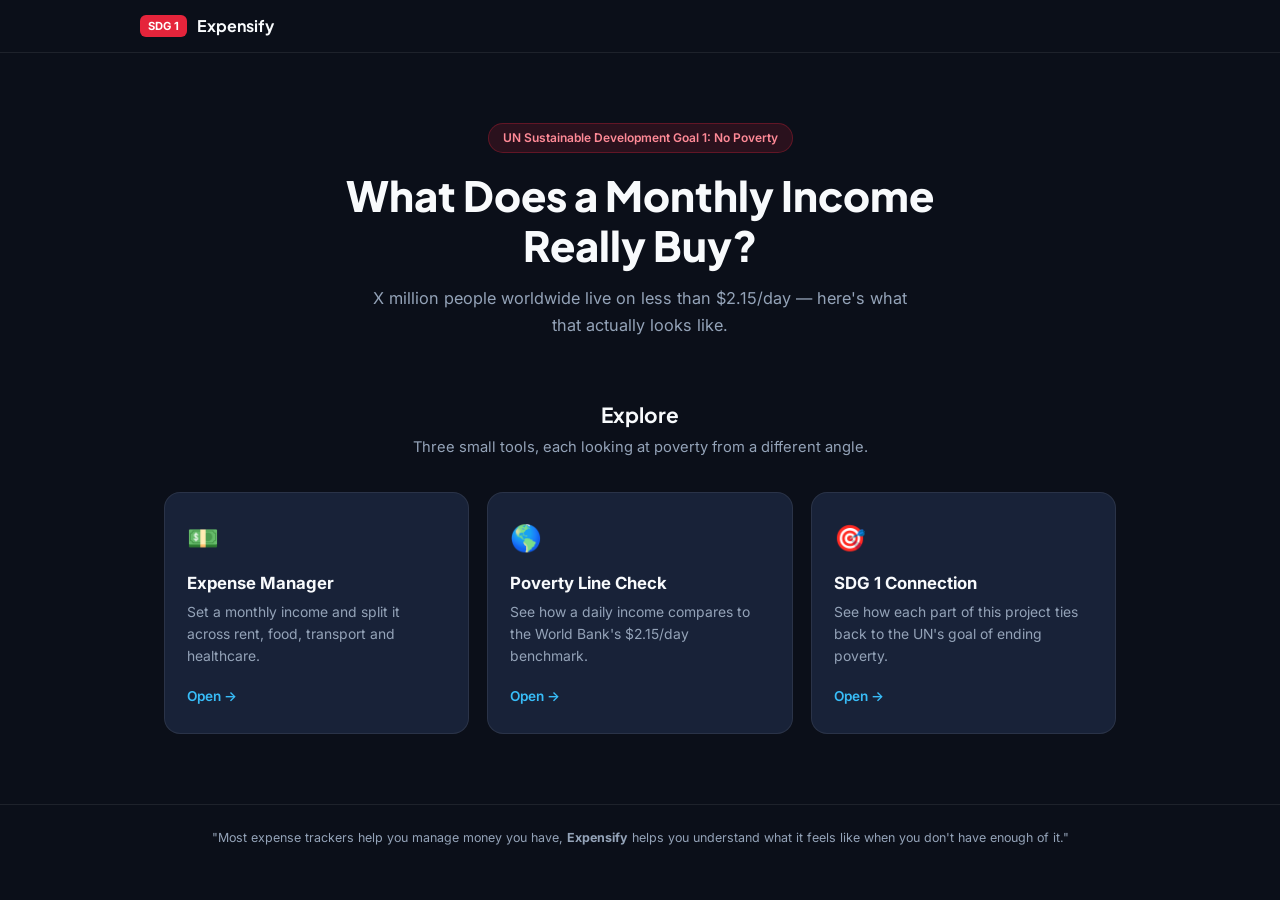
==== index.html @ e42a2652 "Add files via upload" ====
<!DOCTYPE html>
<html lang="en">
<head>
  <meta charset="UTF-8" />
  <meta name="viewport" content="width=device-width, initial-scale=1.0" />
  <title>Expensify — SDG 1</title>

  <link rel="preconnect" href="https://fonts.googleapis.com">
  <link rel="preconnect" href="https://fonts.gstatic.com" crossorigin>
  <link href="https://fonts.googleapis.com/css2?family=Plus+Jakarta+Sans:wght@700;800&family=Inter:wght@400;500;600;700&display=swap" rel="stylesheet">

  <link rel="stylesheet" href="style.css" />
</head>
<body>

  <header class="site-nav">
    <div class="nav-inner">
      <a href="index.html" class="brand-group">
        <span class="sdg-badge">SDG 1</span>
        <span class="brand-title">Expensify</span>
      </a>
    </div>
  </header>

  <section class="hero-wrapper">
    <div class="hero-pill-tag">UN Sustainable Development Goal 1: No Poverty</div>
    <h1 class="hero-headline">What Does a Monthly Income Really Buy?</h1>
    <p class="hero-description">
      X million people worldwide live on less than $2.15/day — here's what that actually looks like.
    </p>
  </section>

  <section class="features-section">
    <h2 class="features-heading">Explore</h2>
    <p class="features-subheading">Three small tools, each looking at poverty from a different angle.</p>

    <div class="feature-grid">
      <a href="dashboard.html" class="feature-card">
        <span class="feature-icon">&#128181;</span>
        <div class="feature-title">Expense Manager</div>
        <p class="feature-desc">Set a monthly income and split it across rent, food, transport and healthcare.</p>
        <span class="feature-cta">Open &rarr;</span>
      </a>

      <a href="poverty.html" class="feature-card">
        <span class="feature-icon">&#127758;</span>
        <div class="feature-title">Poverty Line Check</div>
        <p class="feature-desc">See how a daily income compares to the World Bank's $2.15/day benchmark.</p>
        <span class="feature-cta">Open &rarr;</span>
      </a>

      <a href="about.html" class="feature-card">
        <span class="feature-icon">&#127919;</span>
        <div class="feature-title">SDG 1 Connection</div>
        <p class="feature-desc">See how each part of this project ties back to the UN's goal of ending poverty.</p>
        <span class="feature-cta">Open &rarr;</span>
      </a>
    </div>
  </section>

  <footer class="site-footer">
    
    "Most expense trackers help you manage money you have, <strong>Expensify</strong> helps you understand what it feels like when you don't have enough of it."
  </footer>

</body>
</html>
---- style.css ----
/* Design tokens: colors, spacing, radius used across every page */
:root {
  --bg-body: #0b0f19;
  --bg-card: #182238;
  --bg-card-hover: #1e2b46;
  --bg-input: #0f1626;

  --border-subtle: rgba(255, 255, 255, 0.08);
  --border-medium: rgba(255, 255, 255, 0.14);

  --text-main: #f8fafc;
  --text-muted: #94a3b8;
  --text-faint: #64748b;

  --color-positive: #10b981;
  --color-warning: #f59e0b;
  --color-danger: #ef4444;
  --color-accent: #38bdf8;
  --color-sdg: #e5243b;

  --radius-md: 12px;
  --radius-lg: 16px;
  --radius-full: 9999px;

  --shadow-card: 0 4px 20px -2px rgba(0, 0, 0, 0.45);
}

* {
  margin: 0;
  padding: 0;
  box-sizing: border-box;
}

html {
  scroll-behavior: smooth;
}

body {
  font-family: 'Inter', system-ui, -apple-system, sans-serif;
  background-color: var(--bg-body);
  color: var(--text-main);
  line-height: 1.5;
}

h1, h2, h3, .brand-title {
  font-family: 'Plus Jakarta Sans', 'Inter', sans-serif;
}

a {
  color: inherit;
}

/* ---------- Nav bar (same on every page) ---------- */
.site-nav {
  border-bottom: 1px solid var(--border-subtle);
  padding: 14px 24px;
}

.nav-inner {
  max-width: 1000px;
  margin: 0 auto;
  display: flex;
  align-items: center;
  justify-content: space-between;
}

.brand-group {
  display: flex;
  align-items: center;
  gap: 10px;
  text-decoration: none;
}

.sdg-badge {
  display: inline-block;
  background: var(--color-sdg);
  color: #ffffff;
  font-size: 0.7rem;
  font-weight: 700;
  padding: 3px 8px;
  border-radius: 6px;
}

.brand-title {
  font-size: 1rem;
  font-weight: 700;
  color: var(--text-main);
}

.nav-link {
  color: var(--text-muted);
  text-decoration: none;
  font-size: 0.9rem;
  font-weight: 500;
}

.nav-link:hover {
  color: var(--text-main);
}

/* ---------- Homepage hero ---------- */
.hero-wrapper {
  max-width: 760px;
  margin: 0 auto;
  padding: 70px 24px 40px;
  text-align: center;
}

.hero-pill-tag {
  display: inline-block;
  background: rgba(229, 36, 59, 0.14);
  color: #ff8a97;
  border: 1px solid rgba(229, 36, 59, 0.3);
  padding: 5px 14px;
  border-radius: var(--radius-full);
  font-size: 0.75rem;
  font-weight: 600;
  margin-bottom: 18px;
}

.hero-headline {
  font-size: clamp(1.9rem, 4vw, 2.6rem);
  font-weight: 800;
  line-height: 1.2;
  margin-bottom: 14px;
}

.hero-description {
  color: var(--text-muted);
  font-size: 1.02rem;
  line-height: 1.65;
  max-width: 560px;
  margin: 0 auto;
}

/* ---------- Feature cards on the homepage ---------- */
.features-section {
  max-width: 1000px;
  margin: 0 auto;
  padding: 20px 24px 70px;
}

.features-heading {
  text-align: center;
  font-size: 1.3rem;
  font-weight: 700;
  margin-bottom: 6px;
}

.features-subheading {
  text-align: center;
  color: var(--text-muted);
  font-size: 0.92rem;
  margin-bottom: 34px;
}

.feature-grid {
  display: grid;
  grid-template-columns: repeat(3, 1fr);
  gap: 18px;
}

.feature-card {
  display: block;
  background: var(--bg-card);
  border: 1px solid var(--border-subtle);
  border-radius: var(--radius-lg);
  padding: 26px 22px;
  text-decoration: none;
  transition: border-color 180ms ease, transform 180ms ease;
}

.feature-card:hover {
  border-color: var(--border-medium);
  transform: translateY(-2px);
}

.feature-icon {
  font-size: 1.6rem;
  margin-bottom: 14px;
  display: block;
}

.feature-title {
  font-size: 1.05rem;
  font-weight: 700;
  color: var(--text-main);
  margin-bottom: 6px;
}

.feature-desc {
  font-size: 0.87rem;
  color: var(--text-muted);
  line-height: 1.55;
  margin-bottom: 16px;
}

.feature-cta {
  font-size: 0.85rem;
  font-weight: 600;
  color: var(--color-accent);
}

/* ---------- Sub-page header (dashboard / poverty / facts) ---------- */
.page-header {
  max-width: 640px;
  margin: 0 auto;
  padding: 48px 24px 8px;
  text-align: center;
}

.page-header h1 {
  font-size: 1.7rem;
  font-weight: 800;
  margin-bottom: 10px;
}

.page-header p {
  color: var(--text-muted);
  font-size: 0.95rem;
  line-height: 1.6;
}

/* ---------- Generic card used on the tool pages ---------- */
.page-content {
  max-width: 560px;
  margin: 0 auto;
  padding: 30px 24px 80px;
}

.tool-card {
  background: var(--bg-card);
  border: 1px solid var(--border-subtle);
  border-radius: var(--radius-lg);
  padding: 28px 26px;
  box-shadow: var(--shadow-card);
}

.tool-card + .tool-card {
  margin-top: 18px;
}

.card-label {
  font-size: 0.85rem;
  font-weight: 600;
  color: var(--text-muted);
  margin-bottom: 10px;
}

/* Text content inside a tool-card, used on the about page */
.tool-card .sdg-badge {
  margin-bottom: 10px;
}

.tool-card h3 {
  font-size: 1.05rem;
  margin-bottom: 8px;
}

.tool-card p {
  color: var(--text-muted);
  font-size: 0.92rem;
  line-height: 1.65;
}

.tool-card p + p {
  margin-top: 10px;
}

/* Income number input */
.income-input-wrap {
  display: flex;
  align-items: center;
  gap: 8px;
  background: var(--bg-input);
  border: 1px solid var(--border-subtle);
  border-radius: var(--radius-md);
  padding: 10px 14px;
}

.income-input-wrap span {
  color: var(--text-muted);
  font-weight: 600;
}

.income-input-wrap input {
  flex: 1;
  background: none;
  border: none;
  outline: none;
  color: var(--text-main);
  font-size: 1.1rem;
  font-weight: 700;
  font-family: inherit;
}

/* Sliders */
.slider-row {
  margin-top: 18px;
}

.slider-top {
  display: flex;
  justify-content: space-between;
  align-items: center;
  margin-bottom: 8px;
  font-size: 0.9rem;
}

.slider-top span:first-child {
  font-weight: 600;
}

.slider-top span:last-child {
  color: var(--text-muted);
  font-variant-numeric: tabular-nums;
}

input[type="range"] {
  width: 100%;
  height: 6px;
  border-radius: var(--radius-full);
  background: var(--bg-input);
  outline: none;
}

input[type="range"]::-webkit-slider-thumb {
  -webkit-appearance: none;
  width: 18px;
  height: 18px;
  border-radius: 50%;
  background: var(--color-accent);
  cursor: pointer;
  border: 3px solid var(--bg-body);
}

input[type="range"]::-moz-range-thumb {
  width: 18px;
  height: 18px;
  border-radius: 50%;
  background: var(--color-accent);
  cursor: pointer;
  border: 3px solid var(--bg-body);
}

/* Balance result */
.balance-label {
  color: var(--text-muted);
  font-size: 0.85rem;
  margin-bottom: 4px;
}

.balance-amount {
  font-size: 2.1rem;
  font-weight: 800;
  margin-bottom: 10px;
}

.feedback-text {
  font-size: 0.9rem;
  color: var(--text-muted);
  line-height: 1.5;
}

/* Poverty-line bar */
.gauge-bar-bg {
  width: 100%;
  height: 12px;
  background: var(--bg-input);
  border-radius: var(--radius-full);
  overflow: hidden;
  margin: 14px 0 8px;
  position: relative;
}

.gauge-bar-fill {
  height: 100%;
  background: var(--color-accent);
  border-radius: var(--radius-full);
  width: 0%;
  transition: width 200ms ease;
}

.gauge-marker {
  position: absolute;
  top: -4px;
  bottom: -4px;
  width: 2px;
  background: var(--text-faint);
  left: 51.4%;
}

.gauge-scale {
  display: flex;
  justify-content: space-between;
  font-size: 0.72rem;
  color: var(--text-faint);
  margin-bottom: 16px;
}

/* Facts card */
.fact-card {
  text-align: center;
  padding: 40px 26px;
}

.fact-quote-mark {
  font-size: 2.2rem;
  color: var(--color-accent);
  line-height: 1;
  margin-bottom: 10px;
}

.fact-text {
  font-size: 1.15rem;
  font-weight: 600;
  line-height: 1.55;
  margin-bottom: 24px;
}

/* Buttons */
.btn-primary {
  display: inline-block;
  background: linear-gradient(135deg, var(--color-accent) 0%, #0284c7 100%);
  color: #ffffff;
  font-size: 0.95rem;
  font-weight: 700;
  padding: 12px 26px;
  border-radius: var(--radius-full);
  border: none;
  text-decoration: none;
  cursor: pointer;
}

.btn-primary:hover {
  opacity: 0.92;
}

.hero-wrapper .btn-primary {
  margin-top: 22px;
}

/* Colors used by JS to reflect state */
.state-good { color: var(--color-positive); }
.state-warn { color: var(--color-warning); }
.state-bad { color: var(--color-danger); }

/* Footer */
.site-footer {
  border-top: 1px solid var(--border-subtle);
  padding: 24px;
  text-align: center;
  font-size: 0.78rem;
  color: var(--text-muted);
}

/* ---------- Small screens ---------- */
@media (max-width: 720px) {
  .feature-grid {
    grid-template-columns: 1fr;
  }
}
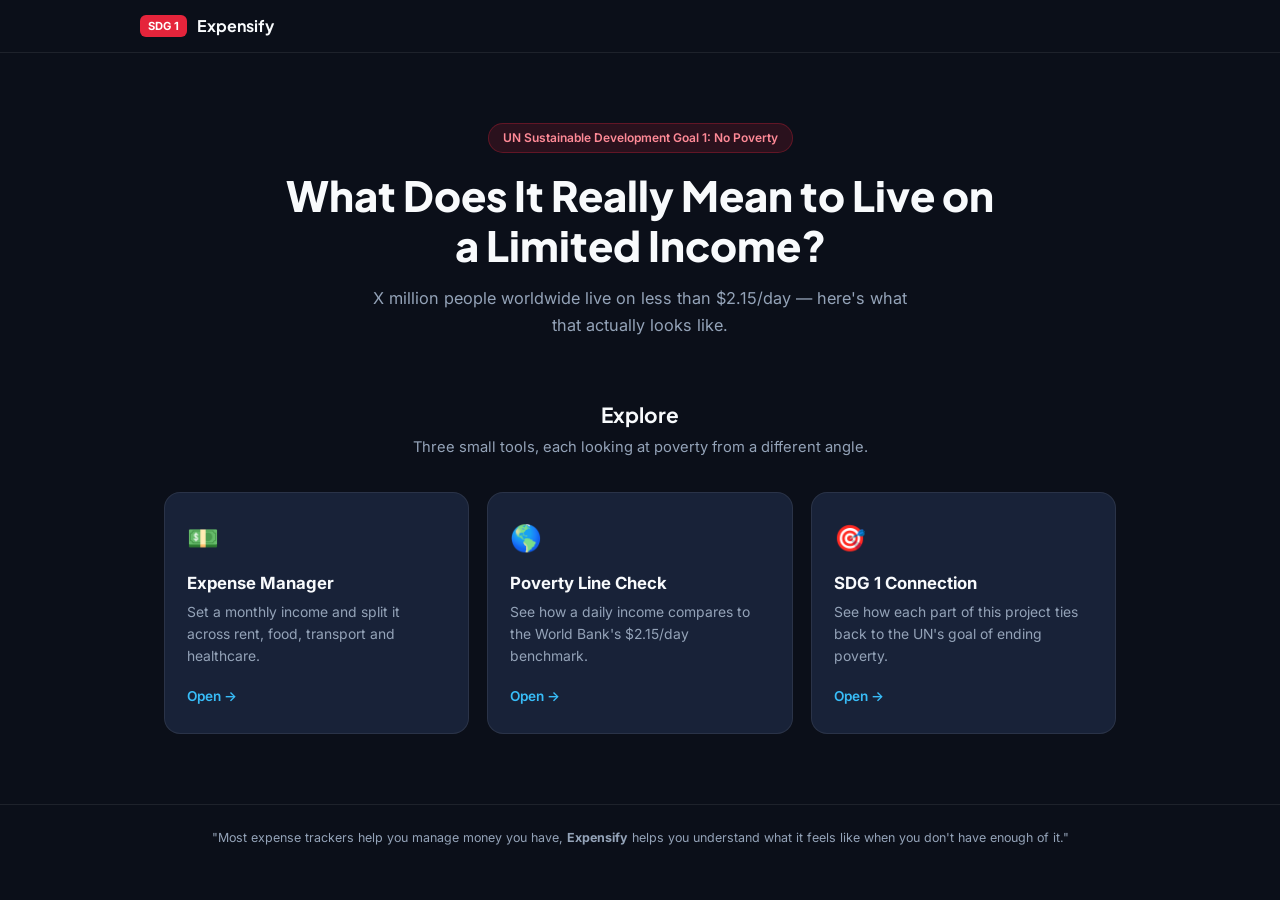
==== commit d763c535: "Update hero headline for clarity" ====
--- a/index.html
+++ b/index.html
@@ -24,7 +24,7 @@
 
   <section class="hero-wrapper">
     <div class="hero-pill-tag">UN Sustainable Development Goal 1: No Poverty</div>
-    <h1 class="hero-headline">What Does a Monthly Income Really Buy?</h1>
+    <h1 class="hero-headline">What Does It Really Mean to Live on a Limited Income?</h1>
     <p class="hero-description">
       X million people worldwide live on less than $2.15/day — here's what that actually looks like.
     </p>
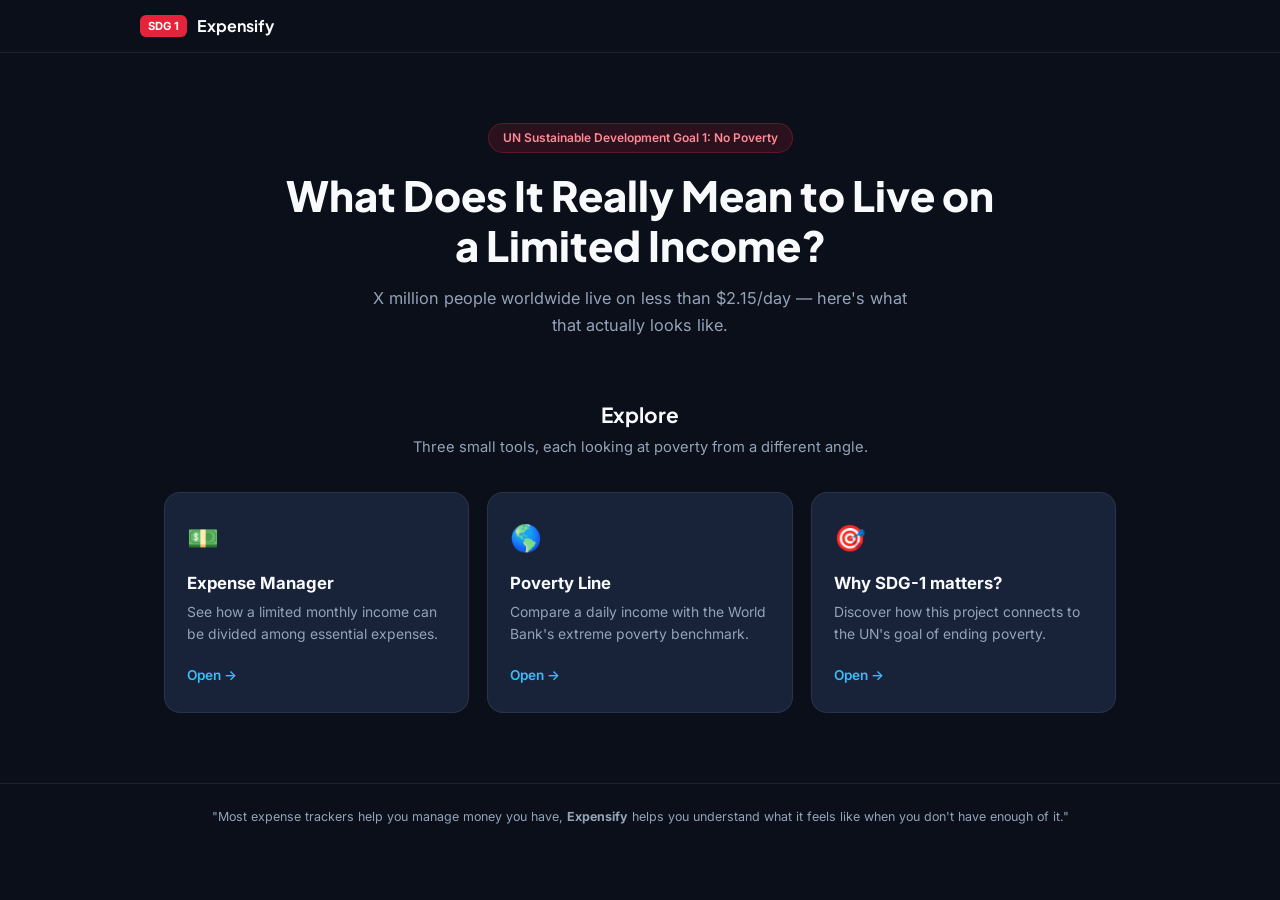
==== commit a0ffc6d1: "Update index.html" ====
--- a/index.html
+++ b/index.html
@@ -38,21 +38,21 @@
       <a href="dashboard.html" class="feature-card">
         <span class="feature-icon">&#128181;</span>
         <div class="feature-title">Expense Manager</div>
-        <p class="feature-desc">Set a monthly income and split it across rent, food, transport and healthcare.</p>
+        <p class="feature-desc">See how a limited monthly income can be divided among essential expenses.</p>
         <span class="feature-cta">Open &rarr;</span>
       </a>
 
       <a href="poverty.html" class="feature-card">
         <span class="feature-icon">&#127758;</span>
-        <div class="feature-title">Poverty Line Check</div>
-        <p class="feature-desc">See how a daily income compares to the World Bank's $2.15/day benchmark.</p>
+        <div class="feature-title">Poverty Line</div>
+        <p class="feature-desc">Compare a daily income with the World Bank's extreme poverty benchmark.</p>
         <span class="feature-cta">Open &rarr;</span>
       </a>
 
       <a href="about.html" class="feature-card">
         <span class="feature-icon">&#127919;</span>
-        <div class="feature-title">SDG 1 Connection</div>
-        <p class="feature-desc">See how each part of this project ties back to the UN's goal of ending poverty.</p>
+        <div class="feature-title">Why SDG-1 matters?</div>
+        <p class="feature-desc">Discover how this project connects to the UN's goal of ending poverty.</p>
         <span class="feature-cta">Open &rarr;</span>
       </a>
     </div>
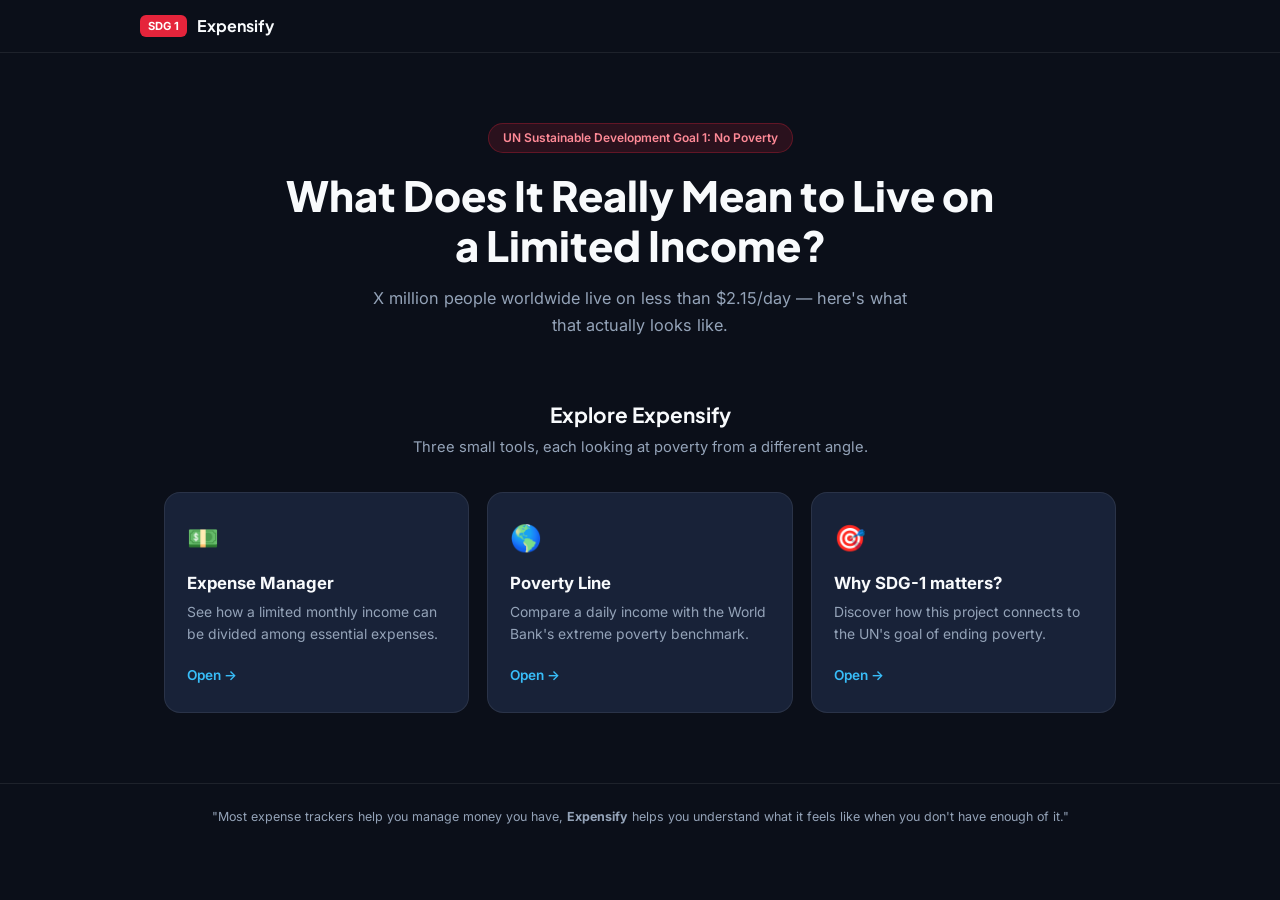
==== commit 2bfeb288: "Update features heading to include 'Expensify'" ====
--- a/index.html
+++ b/index.html
@@ -31,7 +31,7 @@
   </section>
 
   <section class="features-section">
-    <h2 class="features-heading">Explore</h2>
+    <h2 class="features-heading">Explore Expensify</h2>
     <p class="features-subheading">Three small tools, each looking at poverty from a different angle.</p>
 
     <div class="feature-grid">
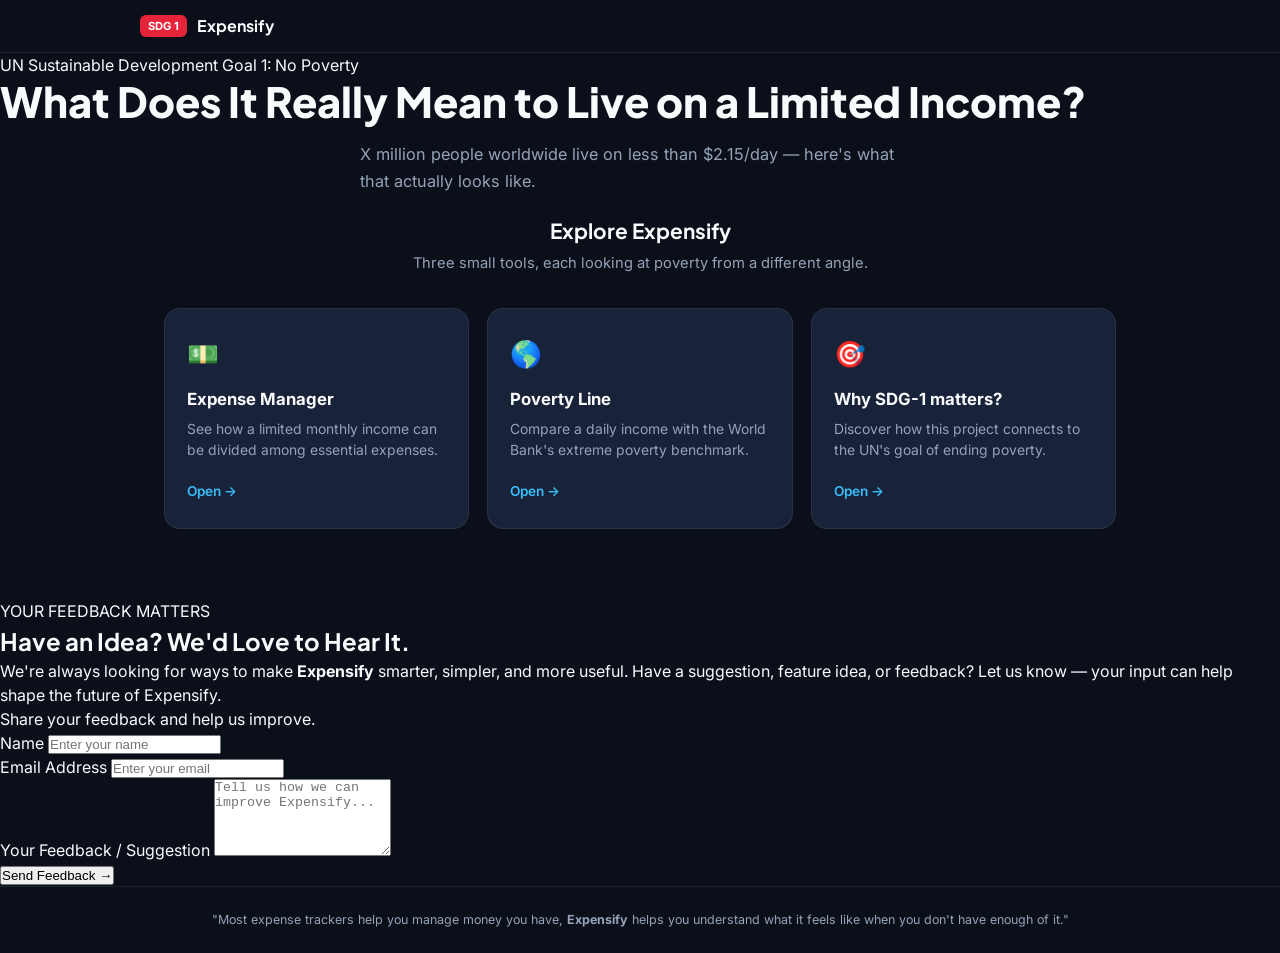
==== commit 05873168: "Update index.html" ====
--- a/index.html
+++ b/index.html
@@ -22,8 +22,8 @@
     </div>
   </header>
 
-  <section class="hero-wrapper">
-    <div class="hero-pill-tag">UN Sustainable Development Goal 1: No Poverty</div>
+  <section class="hero-main">
+    <div class="hero-box">UN Sustainable Development Goal 1: No Poverty</div>
     <h1 class="hero-headline">What Does It Really Mean to Live on a Limited Income?</h1>
     <p class="hero-description">
       X million people worldwide live on less than $2.15/day — here's what that actually looks like.
@@ -57,10 +57,74 @@
       </a>
     </div>
   </section>
+  <!-- Feedback Section -->
+<section class="feedback-section">
+
+    <div class="feedback-content">
+
+        <span class="feedback-tag">YOUR FEEDBACK MATTERS</span>
+
+        <h2>Have an Idea? We'd Love to Hear It.</h2>
+
+        <p class="feedback-description">
+            We're always looking for ways to make <strong>Expensify</strong>
+            smarter, simpler, and more useful. Have a suggestion, feature
+            idea, or feedback? Let us know — your input can help shape
+            the future of Expensify.
+        </p>
+
+        <p class="feedback-subtext">
+            Share your feedback and help us improve.
+        </p>
+
+        <form class="feedback-form" id="feedbackForm">
+
+            <div class="input-row">
+
+                <div class="input-group">
+                    <label for="name">Name</label>
+                    <input 
+                        type="text" 
+                        id="name" 
+                        placeholder="Enter your name"
+                        required
+                    >
+                </div>
+
+                <div class="input-group">
+                    <label for="email">Email Address</label>
+                    <input 
+                        type="email" 
+                        id="email" 
+                        placeholder="Enter your email"
+                        required
+                    >
+                </div>
+
+            </div>
+
+            <div class="input-group">
+                <label for="feedback">Your Feedback / Suggestion</label>
+
+                <textarea 
+                    id="feedback"
+                    rows="5"
+                    placeholder="Tell us how we can improve Expensify..."
+                    required
+                ></textarea>
+            </div>
+
+            <button type="submit" class="feedback-button">
+                Send Feedback →
+            </button>
+
+        </form>
+</section>
 
   <footer class="site-footer">
     
     "Most expense trackers help you manage money you have, <strong>Expensify</strong> helps you understand what it feels like when you don't have enough of it."
+    </form>
   </footer>
 
 </body>
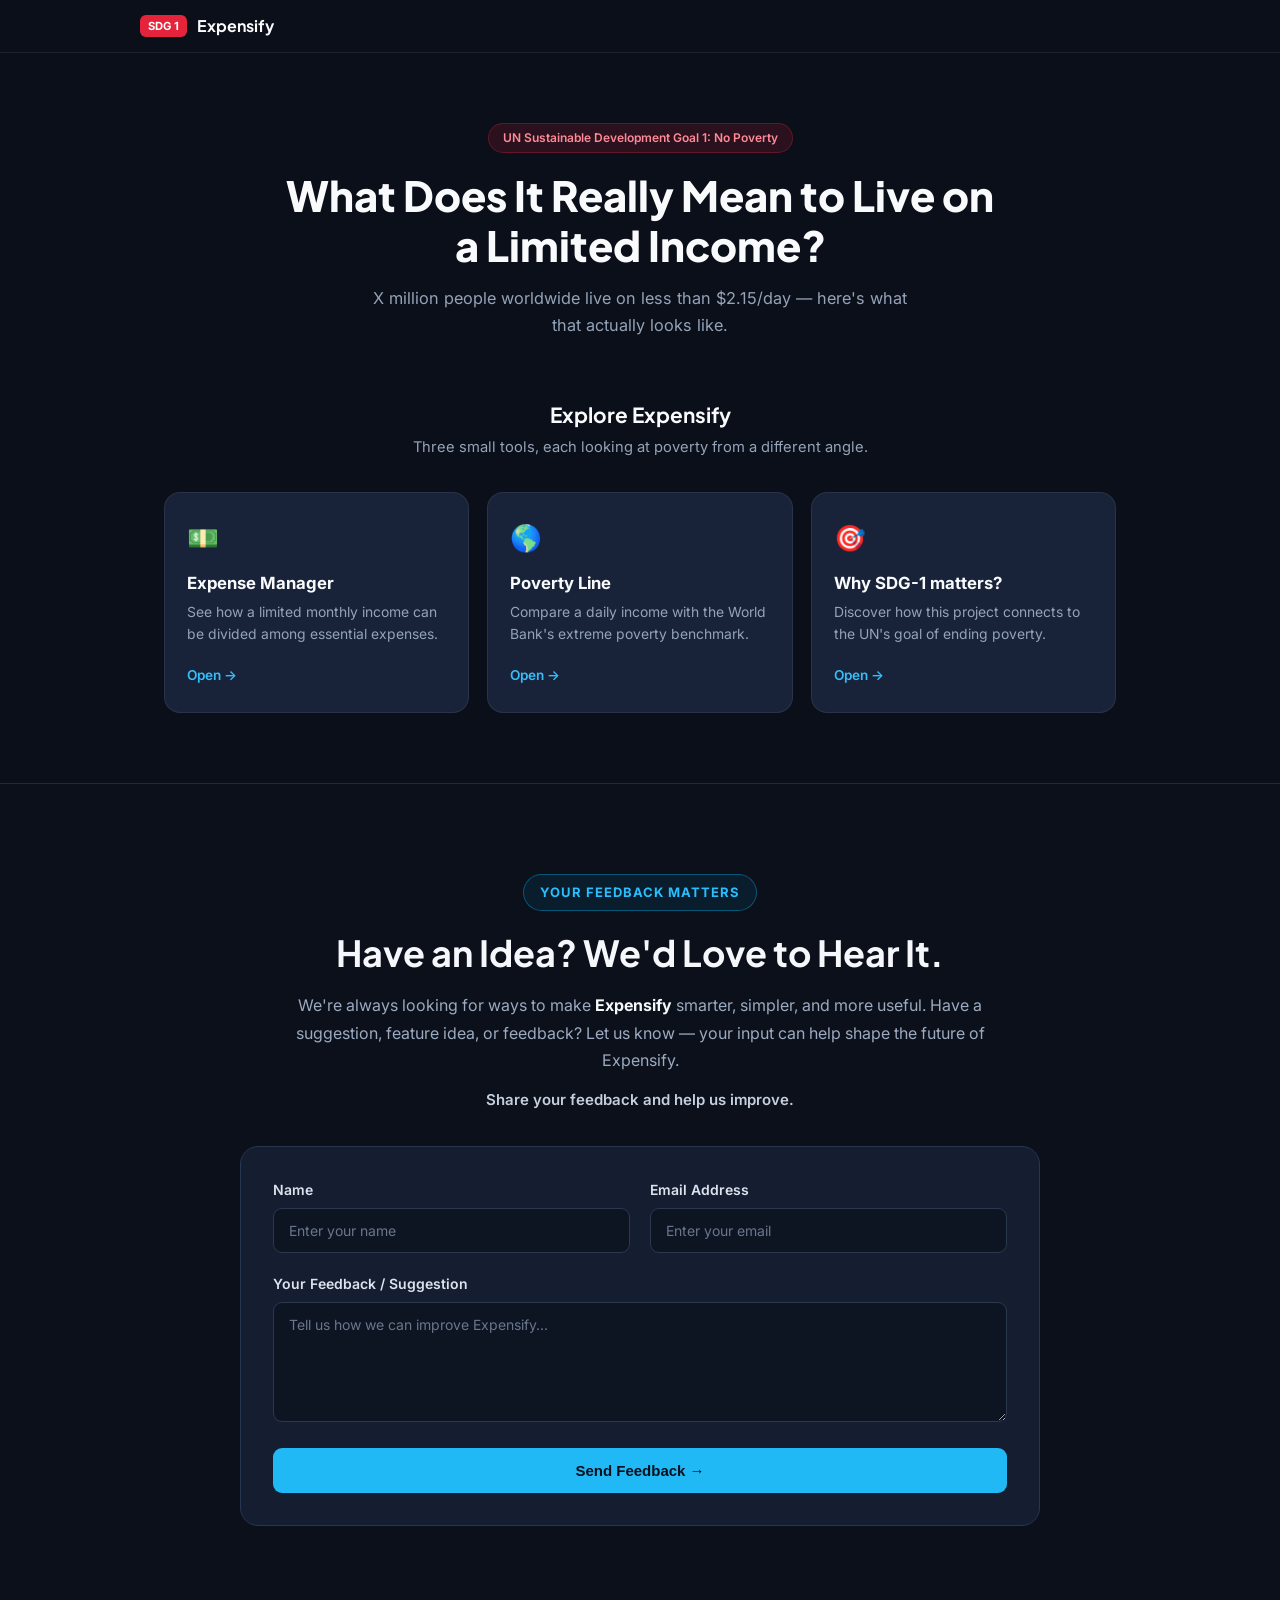
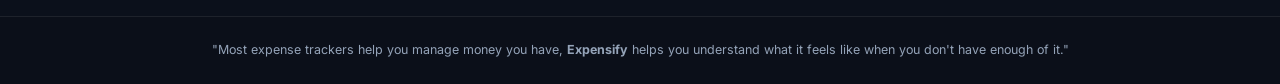
==== commit 43b1e54d: "Update index.html" ====
--- a/index.html
+++ b/index.html
@@ -4,7 +4,7 @@
   <meta charset="UTF-8" />
   <meta name="viewport" content="width=device-width, initial-scale=1.0" />
   <title>Expensify — SDG 1</title>
-
+ 
   <link rel="preconnect" href="https://fonts.googleapis.com">
   <link rel="preconnect" href="https://fonts.gstatic.com" crossorigin>
   <link href="https://fonts.googleapis.com/css2?family=Plus+Jakarta+Sans:wght@700;800&family=Inter:wght@400;500;600;700&display=swap" rel="stylesheet">
--- a/style.css
+++ b/style.css
@@ -99,14 +99,14 @@
 }
 
 /* ---------- Homepage hero ---------- */
-.hero-wrapper {
+.hero-main{
   max-width: 760px;
   margin: 0 auto;
   padding: 70px 24px 40px;
   text-align: center;
 }
 
-.hero-pill-tag {
+.hero-box{
   display: inline-block;
   background: rgba(229, 36, 59, 0.14);
   color: #ff8a97;
@@ -460,3 +460,217 @@
     grid-template-columns: 1fr;
   }
 }
+
+
+/* ================================
+   FEEDBACK SECTION
+================================ */
+
+.feedback-section {
+    width: 100%;
+    padding: 90px 20px;
+    background: #0b101b;
+    border-top: 1px solid #202a3d;
+    box-sizing: border-box;
+}
+
+.feedback-content {
+    max-width: 900px;
+    margin: 0 auto;
+    text-align: center;
+}
+
+/* Small heading */
+
+.feedback-tag {
+    display: inline-block;
+    padding: 8px 16px;
+    border-radius: 30px;
+
+    background: rgba(0, 191, 255, 0.08);
+    border: 1px solid rgba(0, 191, 255, 0.35);
+
+    color: #29bfff;
+    font-size: 13px;
+    font-weight: 700;
+    letter-spacing: 1px;
+
+    margin-bottom: 20px;
+}
+
+/* Main heading */
+
+.feedback-content h2 {
+    margin: 0 0 18px;
+
+    color: #f5f7fb;
+    font-size: 36px;
+    font-weight: 700;
+    line-height: 1.2;
+}
+
+/* Description */
+
+.feedback-description {
+    max-width: 700px;
+    margin: 0 auto;
+
+    color: #9caac0;
+    font-size: 16px;
+    line-height: 1.7;
+}
+
+.feedback-description strong {
+    color: #f5f7fb;
+}
+
+/* Subtext */
+
+.feedback-subtext {
+    margin: 15px 0 35px;
+
+    color: #c5cfdd;
+    font-size: 15px;
+    font-weight: 600;
+}
+
+/* Form */
+
+.feedback-form {
+    max-width: 800px;
+    margin: 0 auto;
+
+    padding: 32px;
+
+    background: #151e31;
+    border: 1px solid #293650;
+    border-radius: 18px;
+
+    text-align: left;
+    box-sizing: border-box;
+}
+
+/* Two inputs in one row */
+
+.input-row {
+    display: flex;
+    gap: 20px;
+}
+
+/* Input group */
+
+.input-group {
+    flex: 1;
+    margin-bottom: 20px;
+}
+
+.input-group label {
+    display: block;
+
+    margin-bottom: 8px;
+
+    color: #dce3ee;
+    font-size: 14px;
+    font-weight: 600;
+}
+
+/* Inputs */
+
+.input-group input,
+.input-group textarea {
+    width: 100%;
+
+    padding: 13px 15px;
+
+    background: #0d1422;
+    border: 1px solid #2b3850;
+    border-radius: 9px;
+
+    color: #f5f7fb;
+
+    font-size: 14px;
+    font-family: inherit;
+
+    outline: none;
+    box-sizing: border-box;
+
+    transition: 0.25s ease;
+}
+
+/* Placeholder */
+
+.input-group input::placeholder,
+.input-group textarea::placeholder {
+    color: #69778d;
+}
+
+/* Focus */
+
+.input-group input:focus,
+.input-group textarea:focus {
+    border-color: #29bfff;
+    box-shadow: 0 0 0 3px rgba(41, 191, 255, 0.08);
+}
+
+/* Textarea */
+
+.input-group textarea {
+    resize: vertical;
+    min-height: 120px;
+}
+
+/* Button */
+
+.feedback-button {
+    width: 100%;
+
+    padding: 14px 20px;
+
+    border: none;
+    border-radius: 9px;
+
+    background: #20b8f5;
+    color: #07101c;
+
+    font-size: 15px;
+    font-weight: 700;
+
+    cursor: pointer;
+
+    transition: all 0.25s ease;
+}
+
+.feedback-button:hover {
+    background: #4ac8fa;
+    transform: translateY(-2px);
+    box-shadow: 0 8px 20px rgba(32, 184, 245, 0.18);
+}
+
+/* ================================
+   MOBILE RESPONSIVE
+================================ */
+
+@media (max-width: 700px) {
+
+    .feedback-section {
+        padding: 65px 18px;
+    }
+
+    .feedback-content h2 {
+        font-size: 28px;
+    }
+
+    .feedback-description {
+        font-size: 15px;
+    }
+
+    .feedback-form {
+        padding: 22px;
+    }
+
+    .input-row {
+        flex-direction: column;
+        gap: 0;
+    }
+
+}
